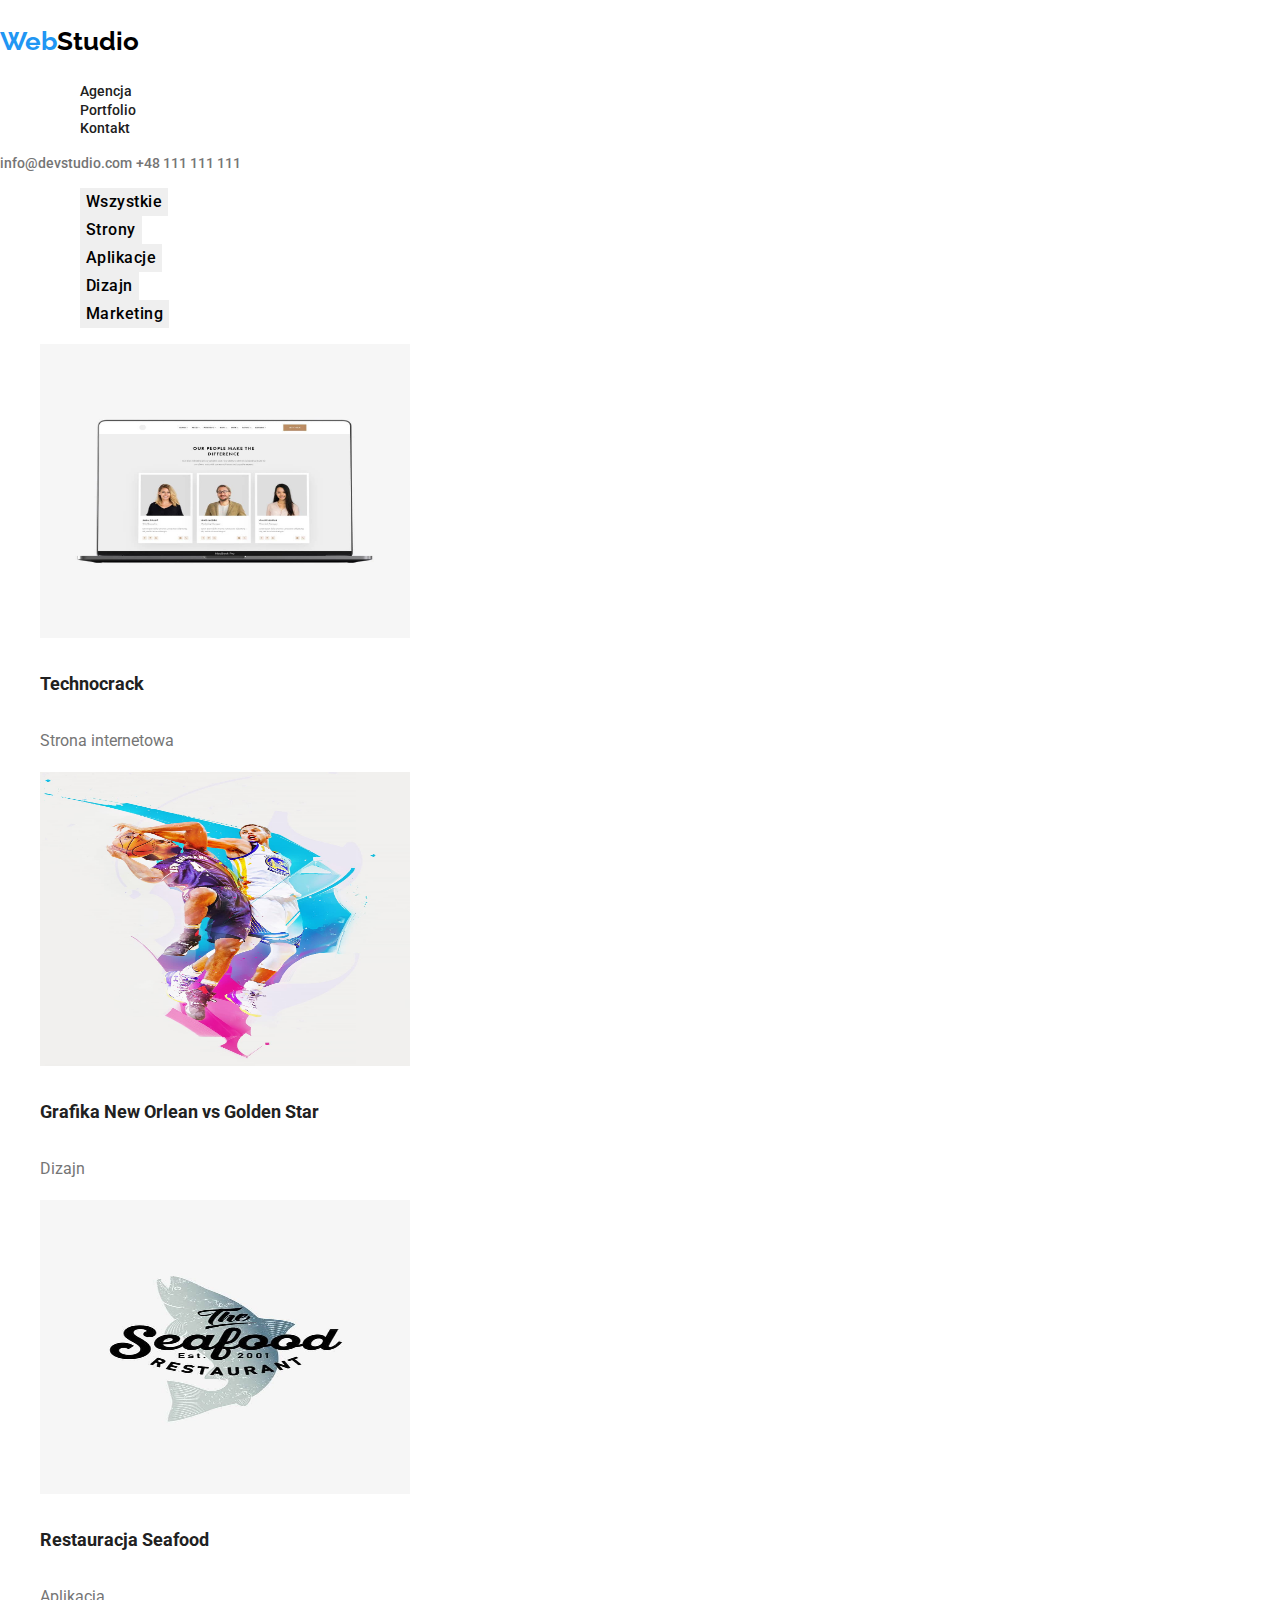
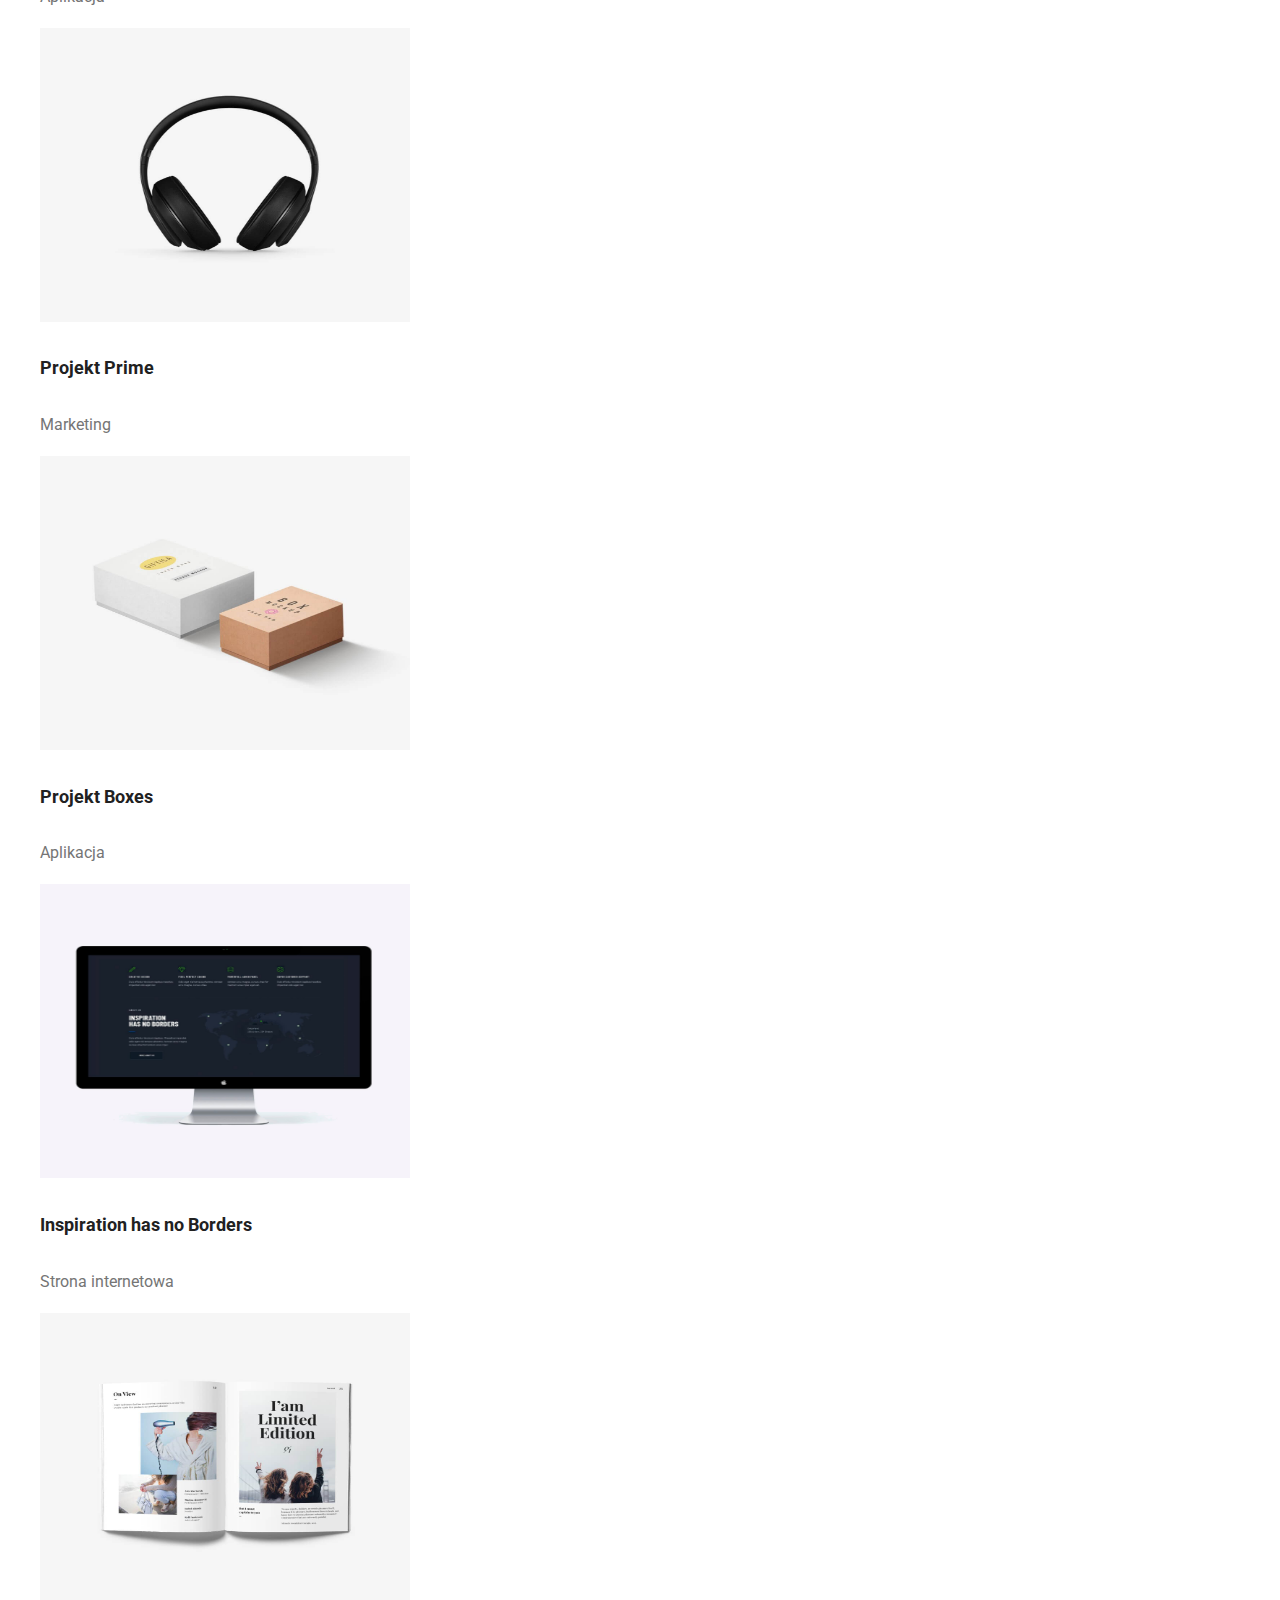
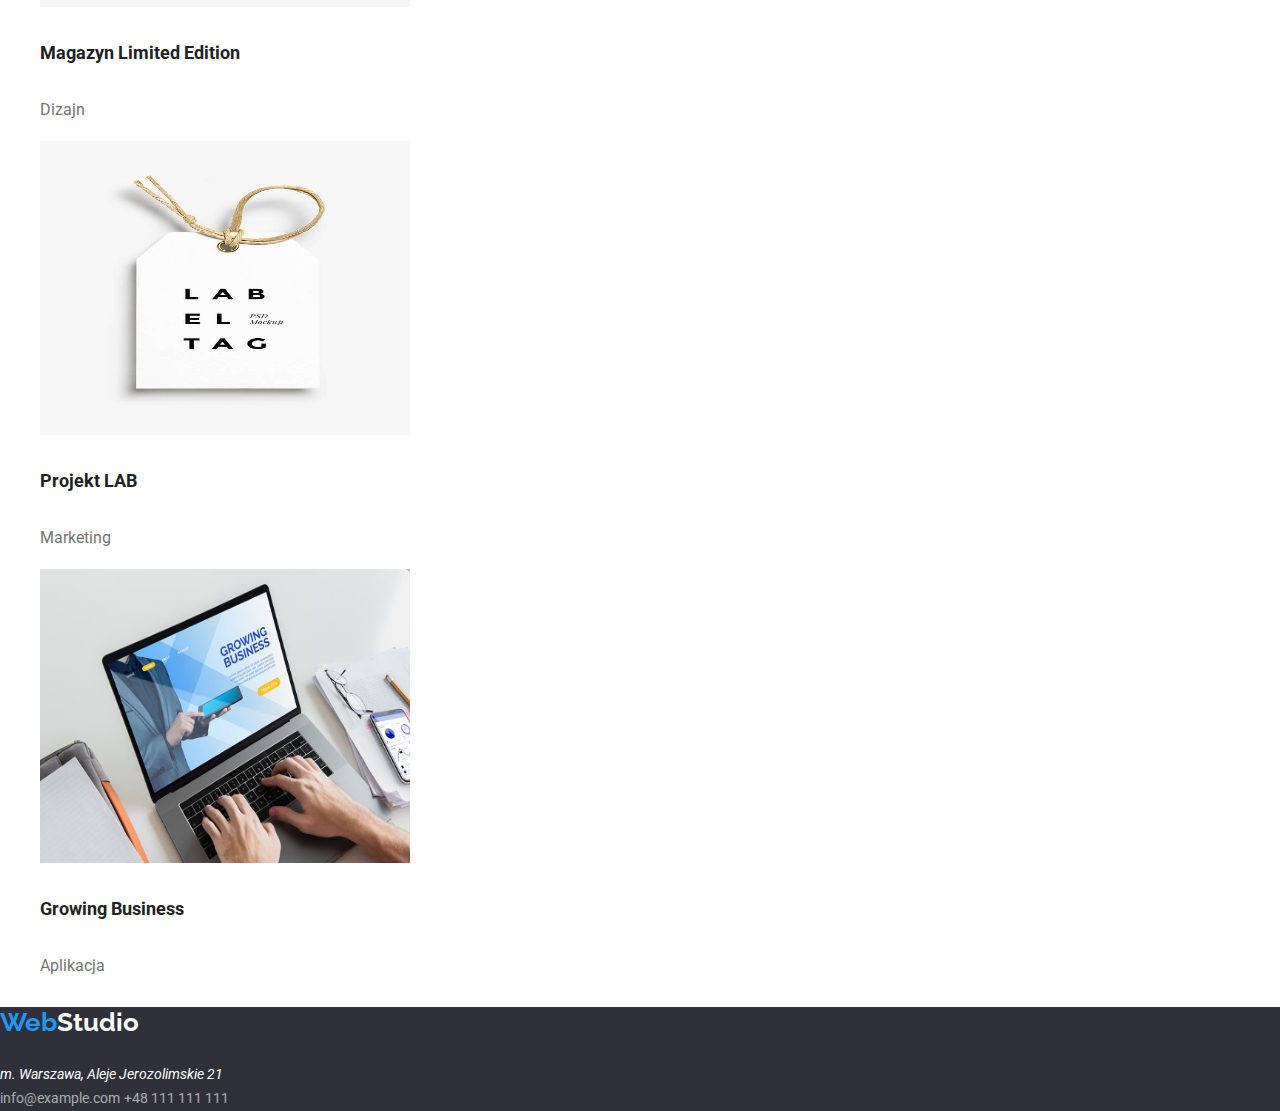
==== portfolio.html @ d0bdd5bd "Add files via upload" ====
<!DOCTYPE html>
<html lang="pl">
  <head>
    <meta charset="UTF-8" />
    <title>Portfolio</title>
    <link
      href="https://fonts.googleapis.com/css2?family=Montserrat:wght@400;700&family=Raleway:wght@700&family=Roboto:wght@400;500;700;900&display=swap"
      rel="stylesheet"
    />
    <link href="css/normalize.css" rel="stylesheet" />
    <link href="css/styles.css" rel="stylesheet" />
  </head>
  <body>
    <header>
      <p class="logo-fonts"><span class="logo-color">Web</span>Studio</p>
      <nav>
        <menu>
          <ul class="list-type">
            <li><a class="nav-menu nav-fonts" href="index.html">Agencja</a></li>
            <li>
              <a class="nav-menu nav-fonts" href="portfolio.html">Portfolio</a>
            </li>
            <li><a class="nav-menu nav-fonts" href="/">Kontakt</a></li>
          </ul>
        </menu>
      </nav>
      <a class="nav-contacts nav-fonts" href="mailto:info@devstudio.com"
        >info@devstudio.com</a
      >
      <a class="nav-contacts nav-fonts" href="tel:+48111111111"
        >+48 111 111 111</a
      >
    </header>
    <main>
      <section>
        <nav>
          <menu>
            <ul class="list-type">
              <li>
                <button class="btn" type="button">Wszystkie</button>
              </li>
              <li><button class="btn" type="button">Strony</button></li>
              <li><button class="btn" type="button">Aplikacje</button></li>
              <li><button class="btn" type="button">Dizajn</button></li>
              <li><button class="btn" type="button">Marketing</button></li>
            </ul>
          </menu>
        </nav>
      </section>
      <section>
        <container>
          <ul class="list-type">
            <li>
              <img
                src="images/ourpeople.jpg"
                alt="Podgląd strony Technocrack"
                width="370"
                height="294"
              />
              <h4 class="h4-portfolio">Technocrack</h4>
              <p class="p-h4-portfolio">Strona internetowa</p>
            </li>
            <li>
              <img
                src="images/nba.jpg"
                alt="Grafika NBA"
                width="370"
                height="294"
              />

              <h4 class="h4-portfolio">Grafika New Orlean vs Golden Star</h4>
              <!-- spróbować umieścic selektor dziecka, tak aby nie powielać klasy w każdym paragrafie-->
              <p class="p-h4-portfolio">Dizajn</p>
            </li>
            <li>
              <img
                src="images/seafood.jpg"
                alt="Logo Seafood Restaurant"
                width="370"
                height="294"
              />
              <h4 class="h4-portfolio">Restauracja Seafood</h4>
              <p class="p-h4-portfolio">Aplikacja</p>
            </li>
            <li>
              <img
                src="images/headset.jpg"
                alt="Logo słuchawek"
                width="370"
                height="294"
              />
              <h4 class="h4-portfolio">Projekt Prime</h4>
              <p class="p-h4-portfolio">Marketing</p>
            </li>
            <li>
              <img
                src="images/boxes.jpg"
                alt="Aplikacja Boxes"
                width="370"
                height="294"
              />
              <h4 class="h4-portfolio">Projekt Boxes</h4>
              <p class="p-h4-portfolio">Aplikacja</p>
            </li>
            <li>
              <img
                src="images/monitor.jpg"
                alt="Podgląd strony Inspiration"
                width="370"
                height="294"
              />
              <h4 class="h4-portfolio">Inspiration has no Borders</h4>
              <p class="p-h4-portfolio">Strona internetowa</p>
            </li>
            <li>
              <img
                src="images/magazine.jpg"
                alt="Magazyn Limited Edition"
                width="370"
                height="294"
              />
              <h4 class="h4-portfolio">Magazyn Limited Edition</h4>
              <p class="p-h4-portfolio">Dizajn</p>
            </li>
            <li>
              <img
                src="images/labeltag.jpg"
                alt="Logo Projekt Lab"
                width="370"
                height="294"
              />
              <h4 class="h4-portfolio">Projekt LAB</h4>
              <p class="p-h4-portfolio">Marketing</p>
            </li>
            <li>
              <img
                src="images/growingbuisness.jpg"
                alt="Logo aplikacji Growing Business"
                width="370"
                height="294"
              />
              <h4 class="h4-portfolio">Growing Business</h4>
              <p class="p-h4-portfolio">Aplikacja</p>
            </li>
          </ul>
        </container>
      </section>
    </main>
    <footer class="footer-styles">
      <p class="logo-fonts">
        <span class="logo-color">Web</span
        ><span class="logo-color-footer">Studio</span>
      </p>
      <address class="adress">m. Warszawa, Aleje Jerozolimskie 21</address>
      <a class="adress-two" href="mailto:info@example.com">info@example.com</a>
      <a class="adress-two" href="tel:+48111111111">+48 111 111 111</a>
    </footer>
  </body>
</html>
---- css/styles.css ----
:root {
  --blue-sky: #2196f3;
  --main-theme: #2f303a;
  --snow: #ffffff;
  --nearly-black: #212121;
  --gray: #757575;
}

body {
  font-family: 'Roboto', sans-serif;
  background: #fff;
}

.logo-fonts {
  font-family: 'Raleway';
  font-style: normal;
  font-weight: 700;
  font-size: 26px;
  line-height: 1.17;
}

.logo-color {
  color: var(--blue-sky);
}

.logo-color-footer {
  color: var(--snow);
}

.nav-menu {
  color: #212121;
}
.nav-menu:focus,
.nav-menu:hover {
  color: var(--blue-sky);
}

.nav-fonts {
  font-weight: 500;
  font-size: 14px;
  line-height: 1.17;
}

.footer-styles {
  background: var(--main-theme);
}

.section-one {
  background: var(--main-theme);
}

.section-team {
  background: #f5f4fa;
}

a {
  text-decoration: none;
}

.list-type {
  list-style-type: none;
}

.nav-contacts {
  color: var(--gray);
  text-decoration: none;
}
.nav-contacts:hover,
.nav-contacts:focus {
  color: var(--blue-sky);
}

.h1-studio {
  font-weight: 900;
  font-size: 44px;
  line-height: 1.36;
  color: var(--snow);
}

.btn-h1-main {
  font-weight: 700;
  font-size: 16px;
  line-height: 1.87;
  color: var(--snow);
  background-color: var(--blue-sky);
  cursor: pointer;
}
.h2-studio {
  font-weight: 700;
  font-size: 14px;
  line-height: 1.14;
  color: var(--nearly-black);
}
.p-h2-studio {
  font-size: 14px;
  line-height: 1.71;
  color: var(--nearly-black);
}
.h3-studio {
  font-weight: 700;
  font-size: 36px;
  line-height: 1.16;
  color: var(--nearly-black);
}
.p-h3-studio {
  font-weight: 500;
  font-size: 16px;
  line-height: 1.18;
  color: var(--nearly-black);
}
.p-h3-studio-second {
  font-size: 16px;
  line-height: 1.18;
  color: var(--nearly-black);
}

.btn {
  font-weight: 500;
  font-size: 16px;
  line-height: 1.62;
  text-align: center;
  letter-spacing: 0.03em;
  border-style: none;
  border: 4px;
}

.btn:hover,
.btn:focus {
  color: var(--snow);
  background-color: var(--blue-sky);
  cursor: pointer;
}

.h4-portfolio {
  font-weight: 700;
  font-size: 18px;
  line-height: 2;
  color: var(--nearly-black);
}

.p-h4-portfolio {
  font-size: 16px;
  line-height: 1.87;
  color: var(--gray);
}

.adress {
  color: var(--snow);
  font-size: 14px;
  line-height: 1.71;
}

.adress-two {
  color: rgba(255, 255, 255, 0.6);
  font-size: 14px;
  line-height: 1.71;
}

.adress-two:hover,
.adress-two:focus {
  color: var(--blue-sky);
}
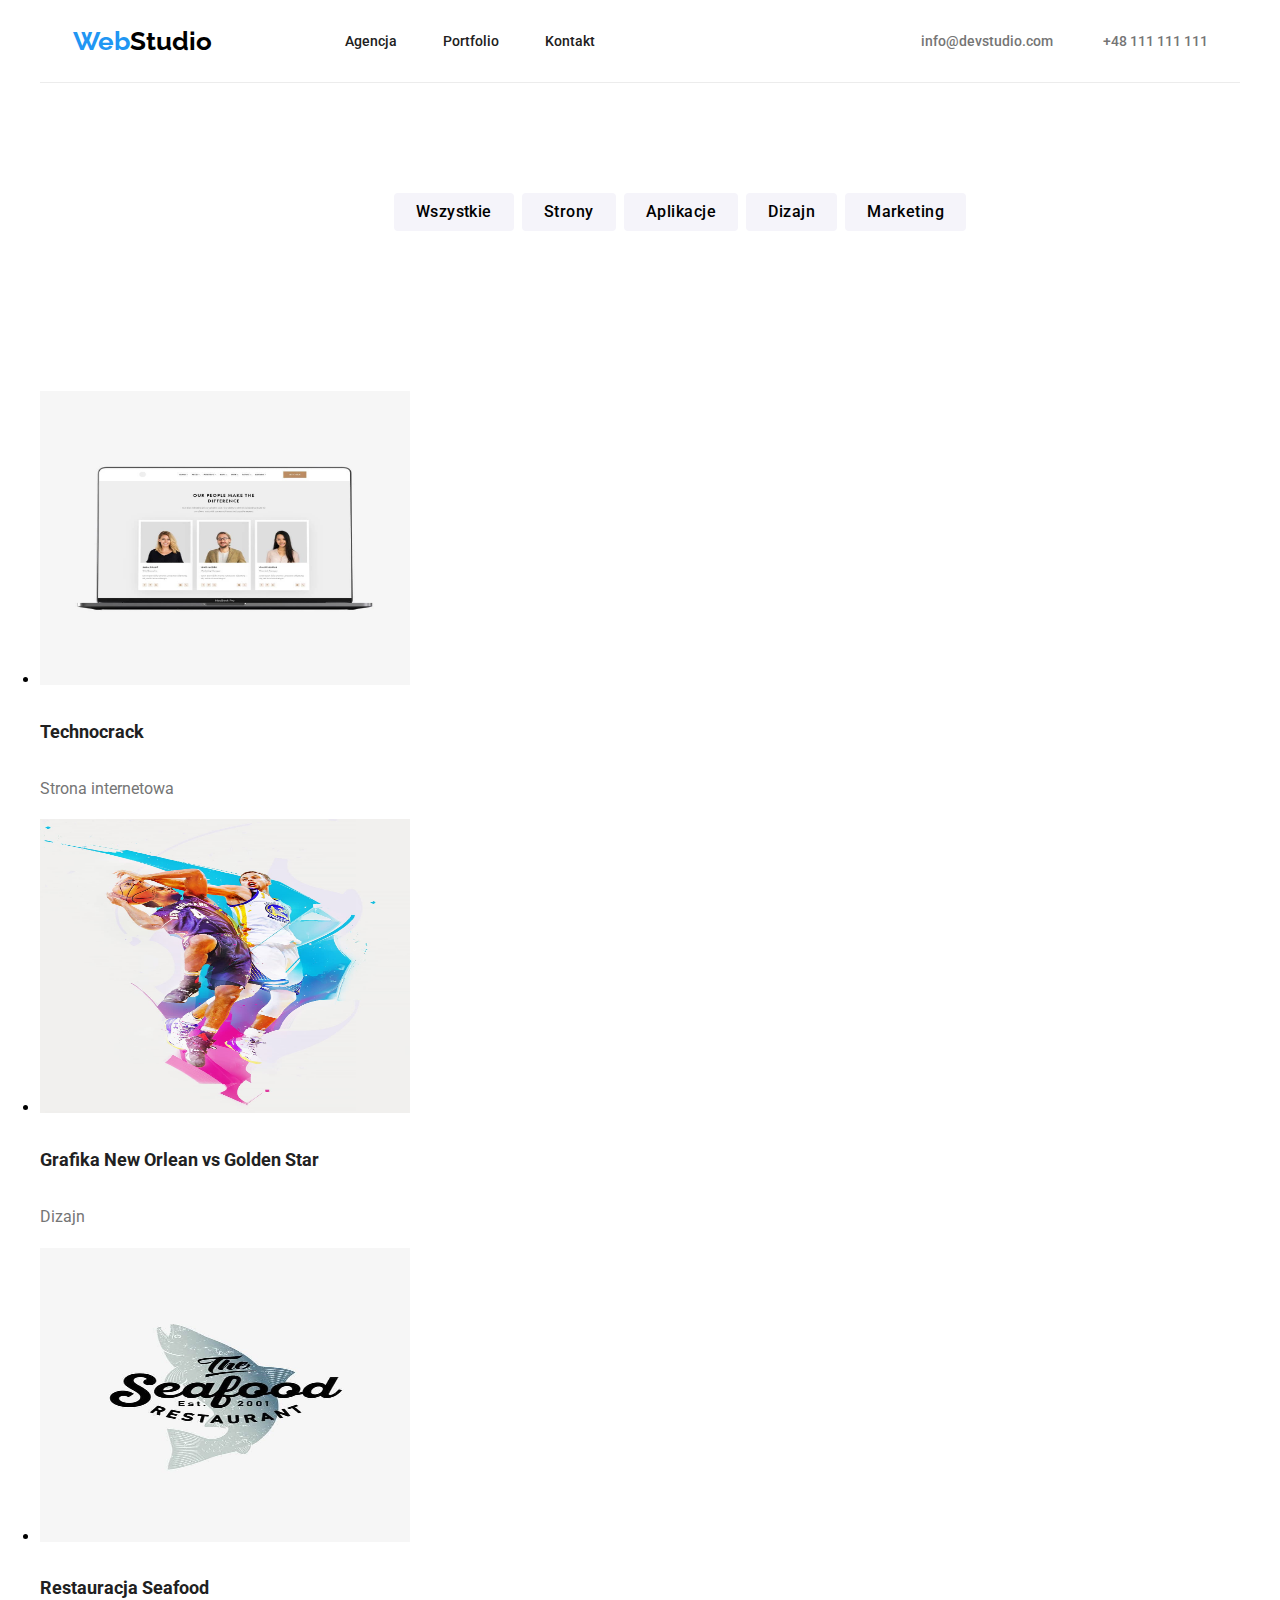
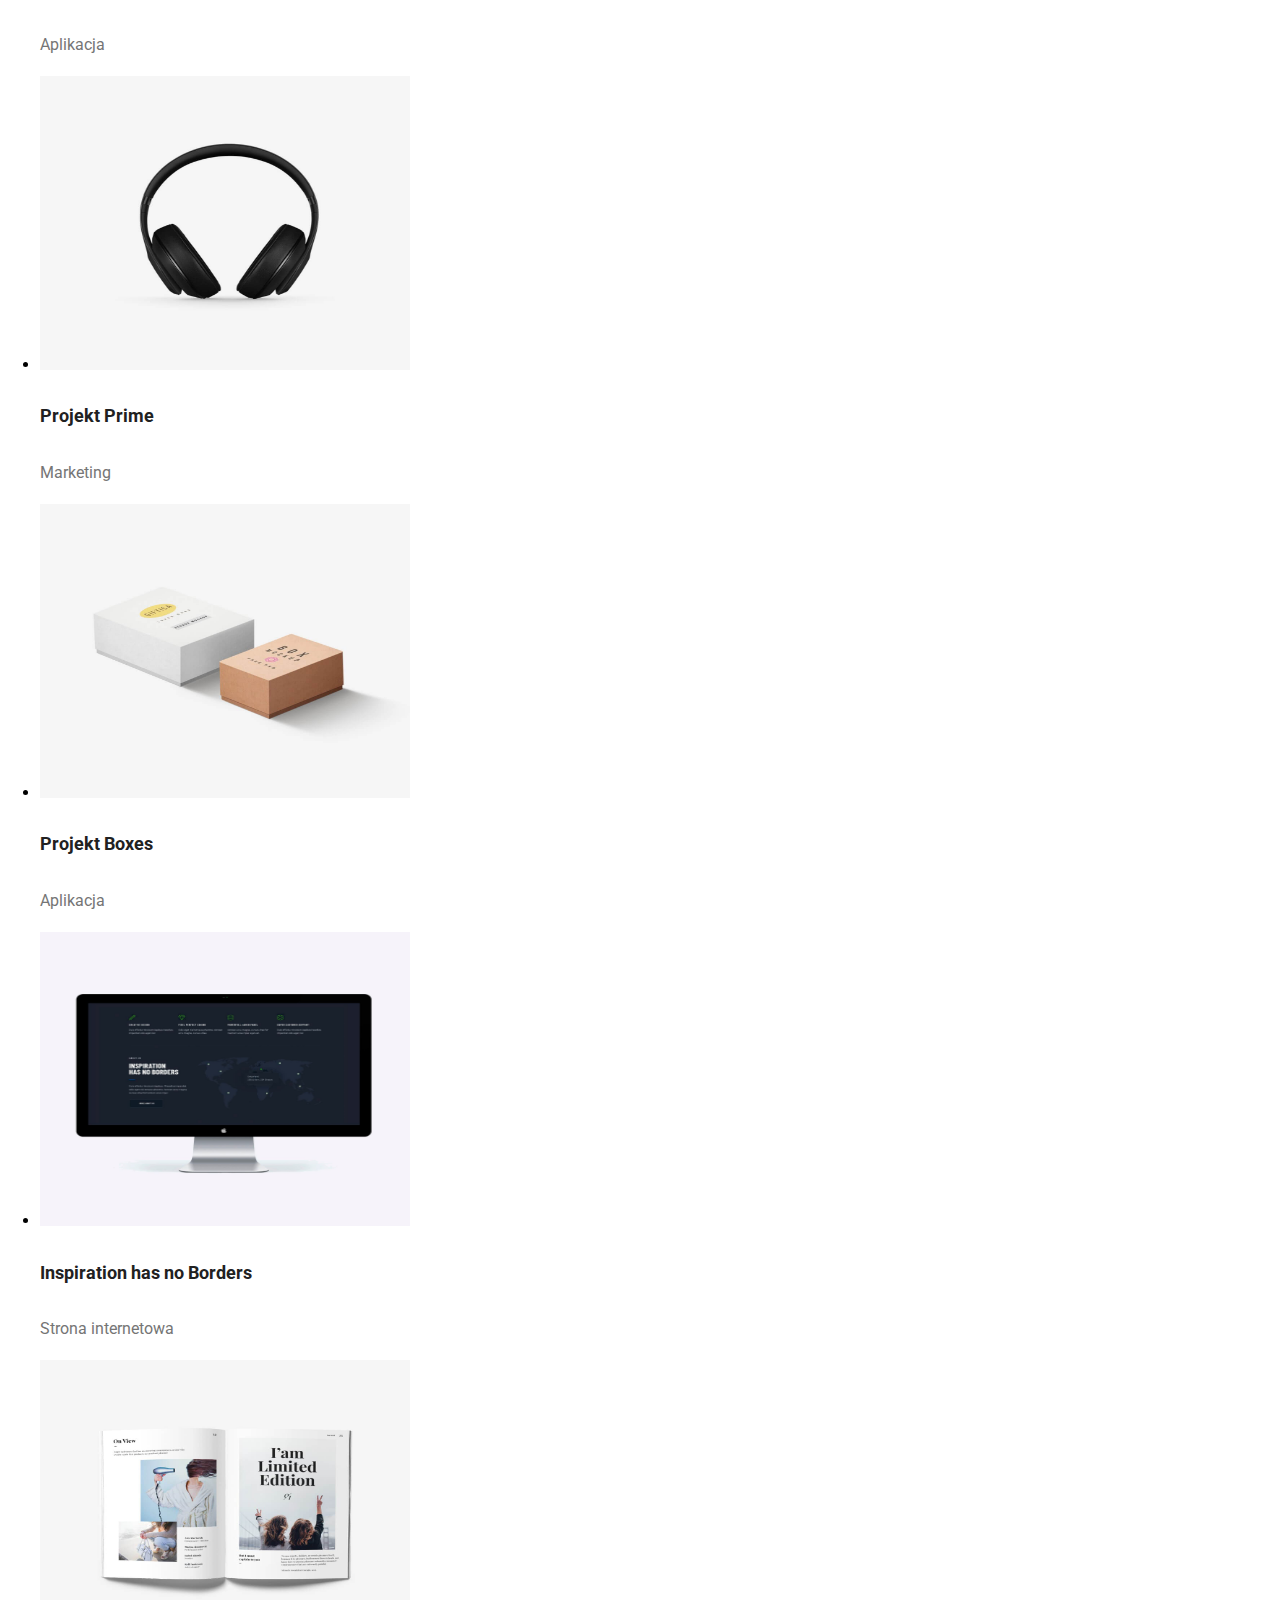
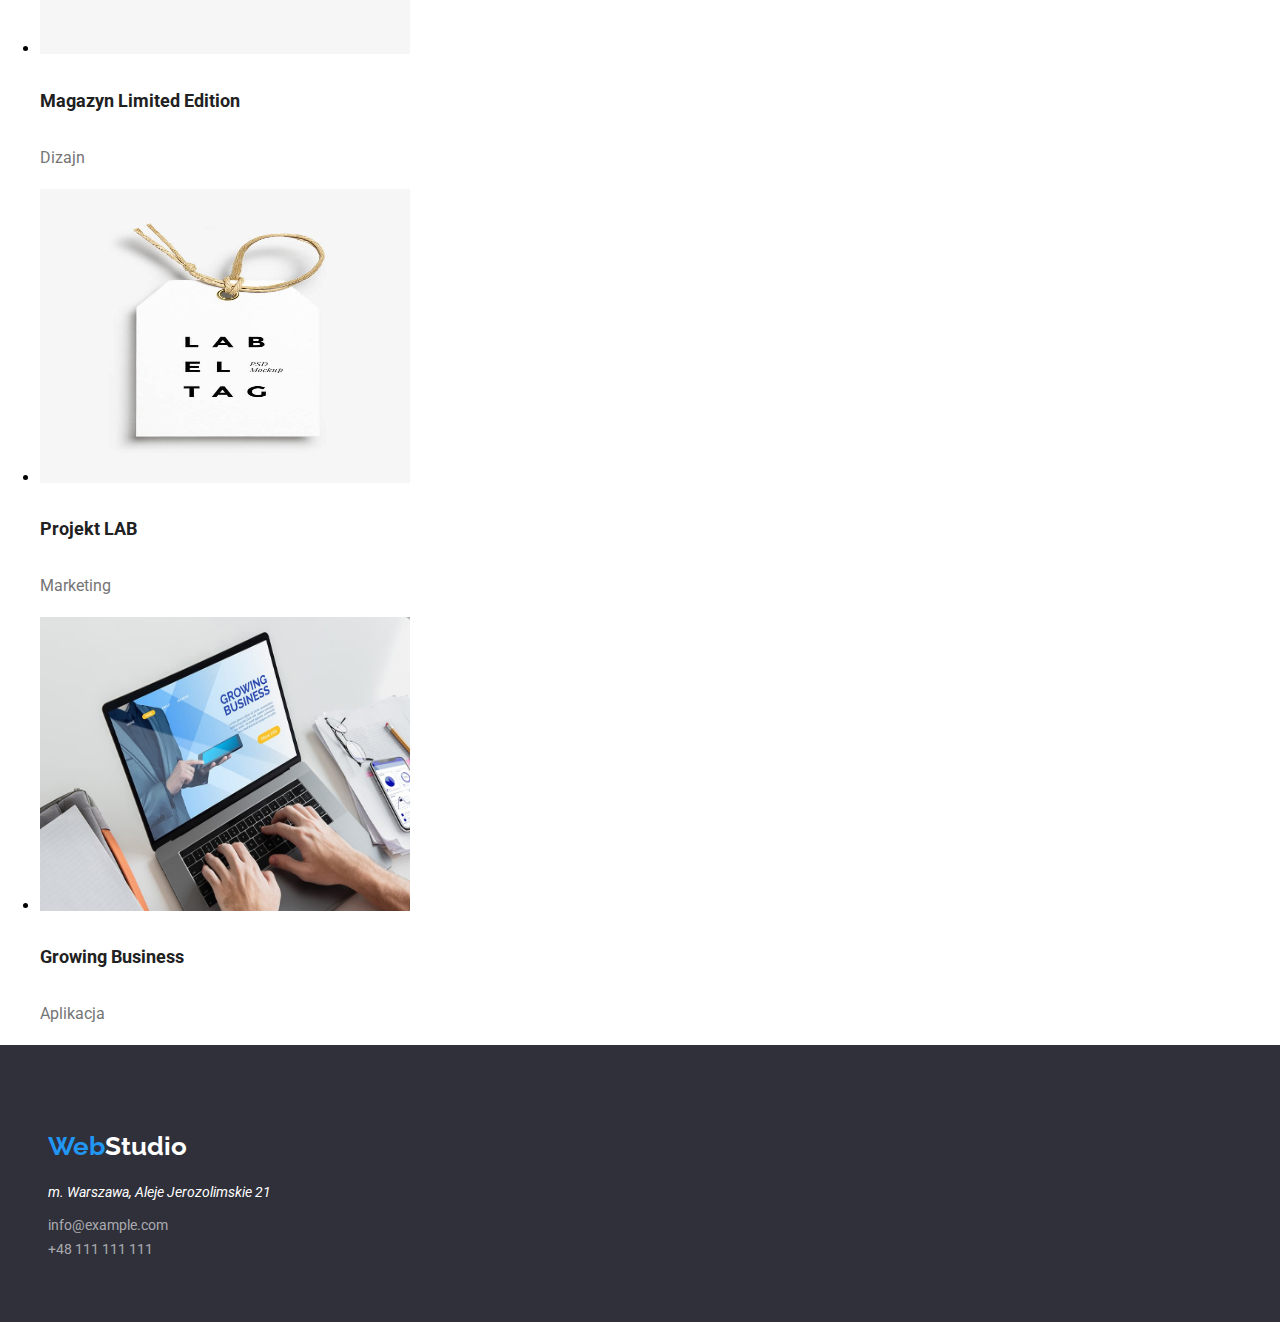
==== commit 31a9d5f5: "update" ====
--- a/portfolio.html
+++ b/portfolio.html
@@ -7,16 +7,20 @@
       href="https://fonts.googleapis.com/css2?family=Montserrat:wght@400;700&family=Raleway:wght@700&family=Roboto:wght@400;500;700;900&display=swap"
       rel="stylesheet"
     />
-    <link href="css/normalize.css" rel="stylesheet" />
+    <link href="css/modern-normalize.css" rel="stylesheet" />
     <link href="css/styles.css" rel="stylesheet" />
   </head>
   <body>
-    <header>
-      <p class="logo-fonts"><span class="logo-color">Web</span>Studio</p>
+    <header class="container flex-container">
+      <div class="flex-logo">
+        <p class="logo-fonts"><span class="logo-color">Web</span>Studio</p>
+      </div>
       <nav>
         <menu>
-          <ul class="list-type">
-            <li><a class="nav-menu nav-fonts" href="index.html">Agencja</a></li>
+          <ul class="flex-nav">
+            <li>
+              <a class="nav-menu nav-fonts" href="index.html">Agencja</a>
+            </li>
             <li>
               <a class="nav-menu nav-fonts" href="portfolio.html">Portfolio</a>
             </li>
@@ -24,28 +28,32 @@
           </ul>
         </menu>
       </nav>
-      <a class="nav-contacts nav-fonts" href="mailto:info@devstudio.com"
-        >info@devstudio.com</a
-      >
-      <a class="nav-contacts nav-fonts" href="tel:+48111111111"
-        >+48 111 111 111</a
-      >
+      <div class="flex-adress">
+        <a class="nav-contacts nav-fonts" href="mailto:info@devstudio.com"
+          >info@devstudio.com</a
+        >
+        <a class="nav-contacts nav-fonts" href="tel:+48111111111"
+          >+48 111 111 111</a
+        >
+      </div>
     </header>
     <main>
-      <section>
-        <nav>
-          <menu>
-            <ul class="list-type">
-              <li>
-                <button class="btn" type="button">Wszystkie</button>
-              </li>
-              <li><button class="btn" type="button">Strony</button></li>
-              <li><button class="btn" type="button">Aplikacje</button></li>
-              <li><button class="btn" type="button">Dizajn</button></li>
-              <li><button class="btn" type="button">Marketing</button></li>
-            </ul>
-          </menu>
-        </nav>
+      <section class="section">
+        <div class="container">
+          <nav>
+            <menu>
+              <ul class="button-list">
+                <li>
+                  <button class="btn" type="button">Wszystkie</button>
+                </li>
+                <li><button class="btn" type="button">Strony</button></li>
+                <li><button class="btn" type="button">Aplikacje</button></li>
+                <li><button class="btn" type="button">Dizajn</button></li>
+                <li><button class="btn" type="button">Marketing</button></li>
+              </ul>
+            </menu>
+          </nav>
+        </div>
       </section>
       <section>
         <container>
@@ -147,13 +155,15 @@
       </section>
     </main>
     <footer class="footer-styles">
-      <p class="logo-fonts">
-        <span class="logo-color">Web</span
-        ><span class="logo-color-footer">Studio</span>
-      </p>
-      <address class="adress">m. Warszawa, Aleje Jerozolimskie 21</address>
-      <a class="adress-two" href="mailto:info@example.com">info@example.com</a>
-      <a class="adress-two" href="tel:+48111111111">+48 111 111 111</a>
+      <div class="container">
+        <p class="logo-fonts-footer">
+          <span class="logo-color">Web</span
+          ><span class="logo-color-footer">Studio</span>
+        </p>
+        <address class="adress">m. Warszawa, Aleje Jerozolimskie 21</address>
+        <a class="adress-two" href="mailto:info@example.com">info@example.com</a
+        ><br /><a class="adress-two" href="tel:+48111111111">+48 111 111 111</a>
+      </div>
     </footer>
   </body>
 </html>
--- a/css/styles.css
+++ b/css/styles.css
@@ -11,6 +11,49 @@
   background: #fff;
 }
 
+.container {
+  width: 1200px;
+  margin: auto;
+}
+
+.section {
+  padding-block: 94px;
+}
+
+.flex-container {
+  display: flex;
+  align-items: center;
+  justify-content: center;
+  border-bottom: 1px solid;
+  border-bottom-color: #ececec;
+}
+
+.flex-logo {
+  display: flex;
+  flex-basis: 145px;
+  justify-content: flex-start;
+  max-width: 145px;
+  margin-right: 0px;
+}
+
+.flex-nav {
+  display: flex;
+  align-items: center;
+  justify-content: space-between;
+  gap: 46px;
+  list-style-type: none;
+  max-width: 245px;
+  margin-left: 47px;
+  margin-right: 371px;
+}
+
+.flex-adress {
+  display: flex;
+  align-items: center;
+  justify-content: end;
+  gap: 50px;
+}
+
 .logo-fonts {
   font-family: 'Raleway';
   font-style: normal;
@@ -29,6 +72,8 @@
 
 .nav-menu {
   color: #212121;
+  display: flex;
+  gap: 46px;
 }
 .nav-menu:focus,
 .nav-menu:hover {
@@ -43,6 +88,9 @@
 
 .footer-styles {
   background: var(--main-theme);
+  padding-top: 60px;
+  padding-left: 15px;
+  padding-bottom: 60px;
 }
 
 .section-one {
@@ -51,14 +99,34 @@
 
 .section-team {
   background: #f5f4fa;
+  padding: 0px;
 }
 
 a {
   text-decoration: none;
 }
 
-.list-type {
-  list-style-type: none;
+.flex-lorem-list {
+  list-style-type: none;
+  display: flex;
+  align-items: center;
+  justify-content: space-between;
+  gap: 30px;
+}
+
+.czym-list {
+  list-style-type: none;
+  display: flex;
+  flex-wrap: nowrap;
+  gap: 30px;
+}
+
+.team-list {
+  list-style-type: none;
+  display: flex;
+  justify-content: center;
+  gap: 30px;
+  padding: 0;
 }
 
 .nav-contacts {
@@ -75,6 +143,11 @@
   font-size: 44px;
   line-height: 1.36;
   color: var(--snow);
+  text-align: center;
+  letter-spacing: 0.06em;
+  text-transform: uppercase;
+  margin-top: 106px;
+  margin-bottom: 30px;
 }
 
 .btn-h1-main {
@@ -84,6 +157,12 @@
   color: var(--snow);
   background-color: var(--blue-sky);
   cursor: pointer;
+  width: 200px;
+  height: 50px;
+  box-shadow: 0px 4px 4px rgba(0, 0, 0, 0.15);
+  border-radius: 4px;
+  margin-bottom: 106px;
+  margin-inline: 500px;
 }
 .h2-studio {
   font-weight: 700;
@@ -101,19 +180,46 @@
   font-size: 36px;
   line-height: 1.16;
   color: var(--nearly-black);
+  text-align: center;
+  padding-top: 94px;
+  margin-bottom: 50px;
+  margin-top: 0px;
+}
+
+.team-list-flex {
+  border-radius: 0px 0px 4px 4px;
+  background: var(--snow);
+  box-shadow: 0px 1px 3px rgba(0, 0, 0, 0.12), 0px 1px 1px rgba(0, 0, 0, 0.14),
+    0px 2px 1px rgba(0, 0, 0, 0.2);
+  padding-bottom: 30px;
+  margin-bottom: 94px;
 }
 .p-h3-studio {
   font-weight: 500;
   font-size: 16px;
   line-height: 1.18;
   color: var(--nearly-black);
-}
+  text-align: center;
+  padding-top: 30px;
+}
+
 .p-h3-studio-second {
+  font-weight: 400;
   font-size: 16px;
   line-height: 1.18;
   color: var(--nearly-black);
-}
-
+  text-align: center;
+  padding-bottom: 30px;
+}
+
+.button-list {
+  display: flex;
+  align-items: center;
+  justify-content: center;
+  list-style: none;
+  gap: 8px;
+  margin-bottom: 50px;
+}
 .btn {
   font-weight: 500;
   font-size: 16px;
@@ -121,7 +227,9 @@
   text-align: center;
   letter-spacing: 0.03em;
   border-style: none;
-  border: 4px;
+  padding: 6px 22px;
+  background: #f5f4fa;
+  border-radius: 4px;
 }
 
 .btn:hover,
@@ -144,16 +252,27 @@
   color: var(--gray);
 }
 
+.logo-fonts-footer {
+  font-family: 'Raleway';
+  font-style: normal;
+  font-weight: 700;
+  font-size: 26px;
+  line-height: 1.17;
+  margin-bottom: 20px;
+}
+
 .adress {
   color: var(--snow);
   font-size: 14px;
   line-height: 1.71;
+  margin-bottom: 9px;
 }
 
 .adress-two {
   color: rgba(255, 255, 255, 0.6);
   font-size: 14px;
   line-height: 1.71;
+  margin-bottom: 9px;
 }
 
 .adress-two:hover,
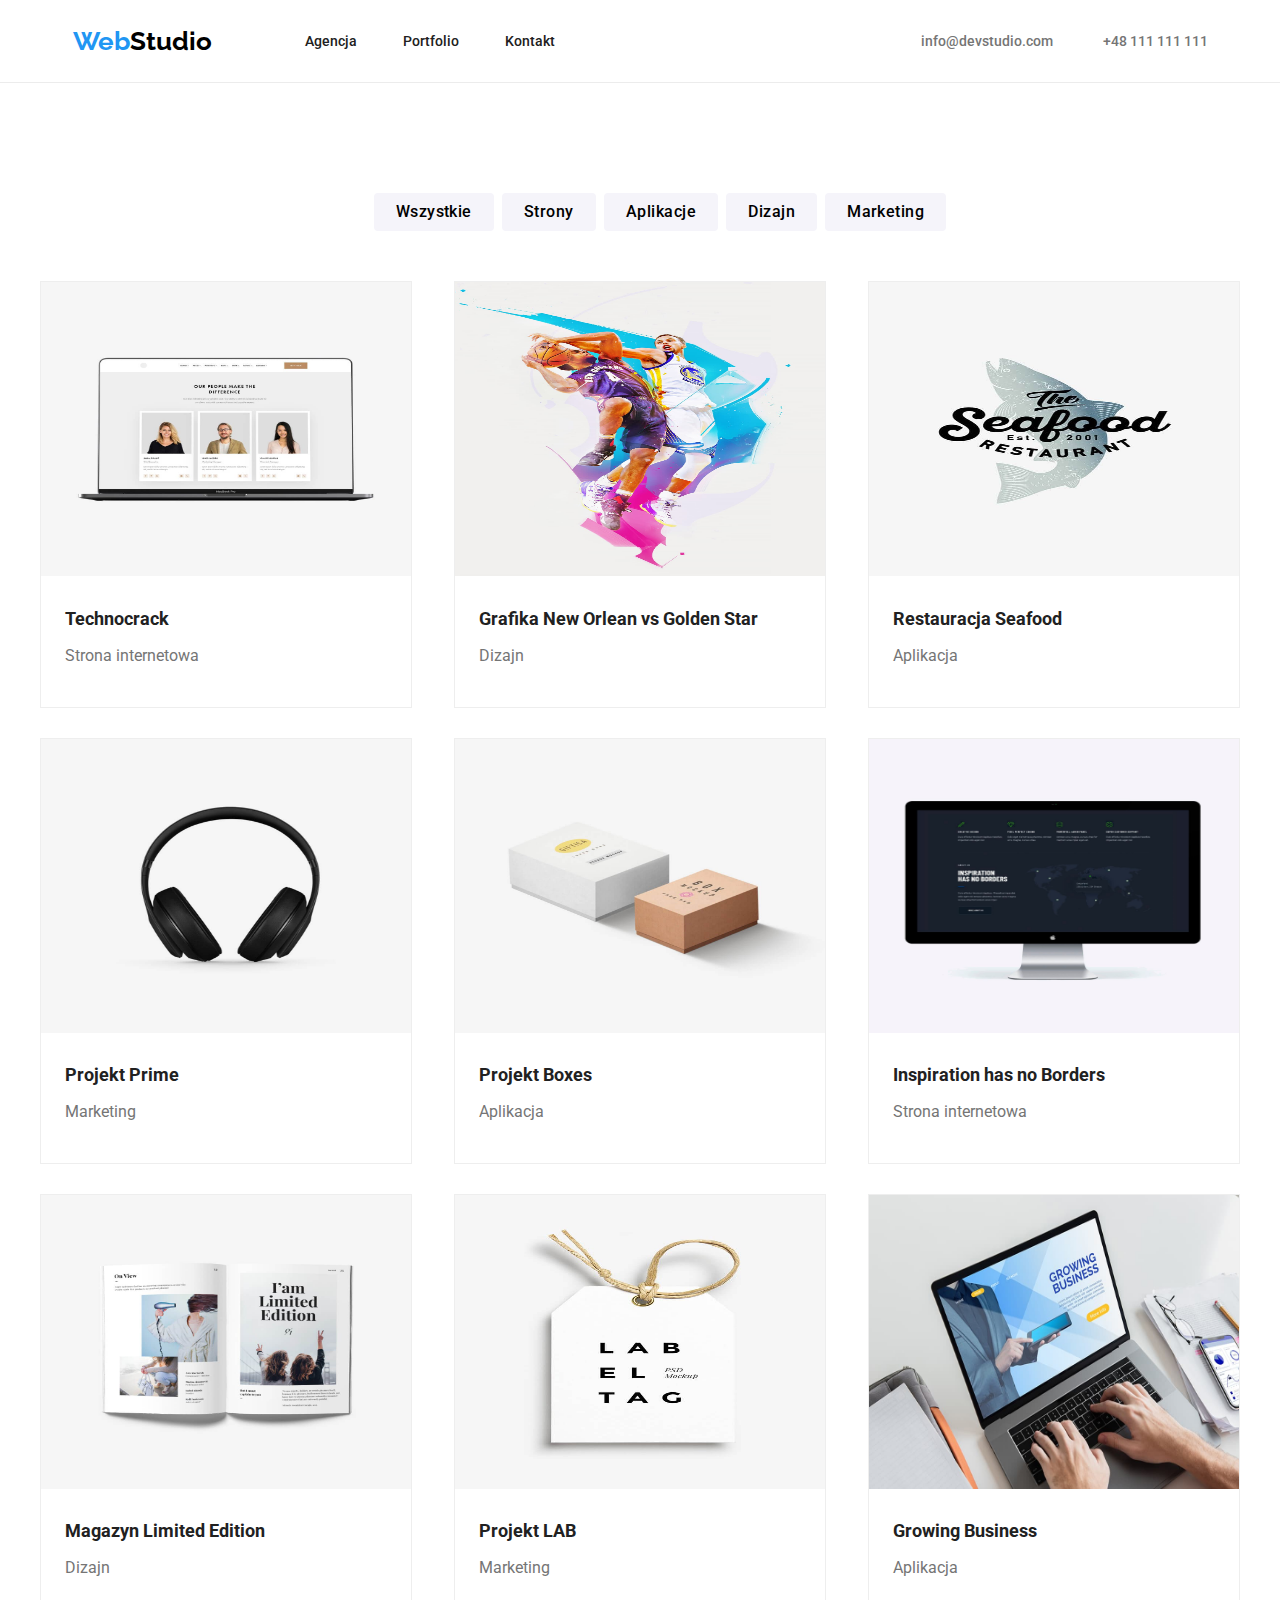
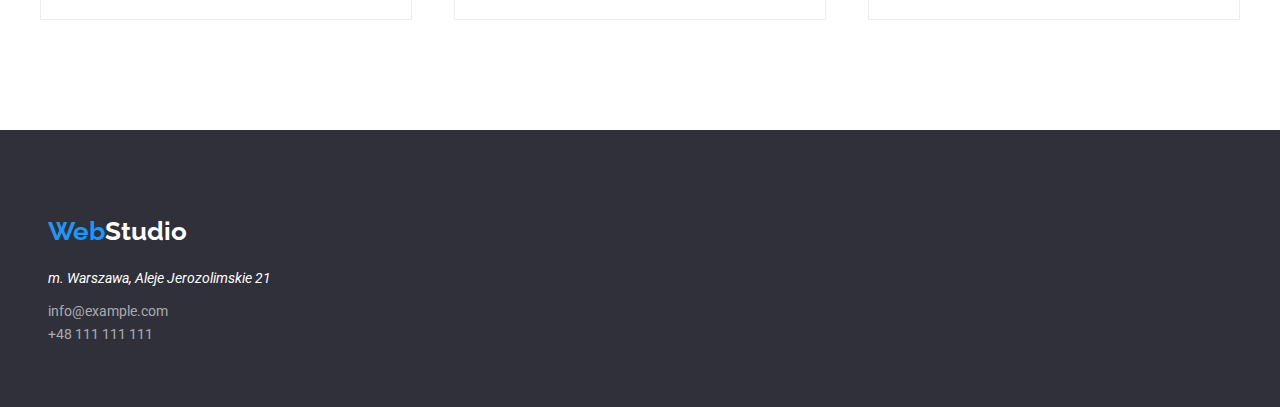
==== commit 808cb55b: "update poprawek 2-1" ====
--- a/portfolio.html
+++ b/portfolio.html
@@ -11,34 +11,38 @@
     <link href="css/styles.css" rel="stylesheet" />
   </head>
   <body>
-    <header class="container flex-container">
-      <div class="flex-logo">
-        <p class="logo-fonts"><span class="logo-color">Web</span>Studio</p>
-      </div>
-      <nav>
-        <menu>
-          <ul class="flex-nav">
-            <li>
-              <a class="nav-menu nav-fonts" href="index.html">Agencja</a>
-            </li>
-            <li>
-              <a class="nav-menu nav-fonts" href="portfolio.html">Portfolio</a>
-            </li>
-            <li><a class="nav-menu nav-fonts" href="/">Kontakt</a></li>
-          </ul>
-        </menu>
-      </nav>
-      <div class="flex-adress">
-        <a class="nav-contacts nav-fonts" href="mailto:info@devstudio.com"
-          >info@devstudio.com</a
-        >
-        <a class="nav-contacts nav-fonts" href="tel:+48111111111"
-          >+48 111 111 111</a
-        >
+    <header>
+      <div class="container flex-container">
+        <div class="flex-logo">
+          <p class="logo-fonts"><span class="logo-color">Web</span>Studio</p>
+        </div>
+        <nav>
+          <menu>
+            <ul class="flex-nav">
+              <li>
+                <a class="nav-menu nav-fonts" href="index.html">Agencja</a>
+              </li>
+              <li>
+                <a class="nav-menu nav-fonts" href="portfolio.html"
+                  >Portfolio</a
+                >
+              </li>
+              <li><a class="nav-menu nav-fonts" href="/">Kontakt</a></li>
+            </ul>
+          </menu>
+        </nav>
+        <div class="flex-adress">
+          <a class="nav-contacts nav-fonts" href="mailto:info@devstudio.com"
+            >info@devstudio.com</a
+          >
+          <a class="nav-contacts nav-fonts" href="tel:+48111111111"
+            >+48 111 111 111</a
+          >
+        </div>
       </div>
     </header>
     <main>
-      <section class="section">
+      <section class="section section-padding-bottom">
         <div class="container">
           <nav>
             <menu>
@@ -55,10 +59,10 @@
           </nav>
         </div>
       </section>
-      <section>
-        <container>
-          <ul class="list-type">
-            <li>
+      <section class="section section-padding-top">
+        <div class="container">
+          <ul class="portfolio-list">
+            <li class="portfolio-list-style">
               <img
                 src="images/ourpeople.jpg"
                 alt="Podgląd strony Technocrack"
@@ -68,19 +72,17 @@
               <h4 class="h4-portfolio">Technocrack</h4>
               <p class="p-h4-portfolio">Strona internetowa</p>
             </li>
-            <li>
+            <li class="portfolio-list-style">
               <img
                 src="images/nba.jpg"
                 alt="Grafika NBA"
                 width="370"
                 height="294"
               />
-
               <h4 class="h4-portfolio">Grafika New Orlean vs Golden Star</h4>
-              <!-- spróbować umieścic selektor dziecka, tak aby nie powielać klasy w każdym paragrafie-->
               <p class="p-h4-portfolio">Dizajn</p>
             </li>
-            <li>
+            <li class="portfolio-list-style">
               <img
                 src="images/seafood.jpg"
                 alt="Logo Seafood Restaurant"
@@ -90,7 +92,7 @@
               <h4 class="h4-portfolio">Restauracja Seafood</h4>
               <p class="p-h4-portfolio">Aplikacja</p>
             </li>
-            <li>
+            <li class="portfolio-list-style">
               <img
                 src="images/headset.jpg"
                 alt="Logo słuchawek"
@@ -100,7 +102,7 @@
               <h4 class="h4-portfolio">Projekt Prime</h4>
               <p class="p-h4-portfolio">Marketing</p>
             </li>
-            <li>
+            <li class="portfolio-list-style">
               <img
                 src="images/boxes.jpg"
                 alt="Aplikacja Boxes"
@@ -110,7 +112,7 @@
               <h4 class="h4-portfolio">Projekt Boxes</h4>
               <p class="p-h4-portfolio">Aplikacja</p>
             </li>
-            <li>
+            <li class="portfolio-list-style">
               <img
                 src="images/monitor.jpg"
                 alt="Podgląd strony Inspiration"
@@ -120,7 +122,7 @@
               <h4 class="h4-portfolio">Inspiration has no Borders</h4>
               <p class="p-h4-portfolio">Strona internetowa</p>
             </li>
-            <li>
+            <li class="portfolio-list-style">
               <img
                 src="images/magazine.jpg"
                 alt="Magazyn Limited Edition"
@@ -130,7 +132,7 @@
               <h4 class="h4-portfolio">Magazyn Limited Edition</h4>
               <p class="p-h4-portfolio">Dizajn</p>
             </li>
-            <li>
+            <li class="portfolio-list-style">
               <img
                 src="images/labeltag.jpg"
                 alt="Logo Projekt Lab"
@@ -140,7 +142,7 @@
               <h4 class="h4-portfolio">Projekt LAB</h4>
               <p class="p-h4-portfolio">Marketing</p>
             </li>
-            <li>
+            <li class="portfolio-list-style">
               <img
                 src="images/growingbuisness.jpg"
                 alt="Logo aplikacji Growing Business"
@@ -151,7 +153,7 @@
               <p class="p-h4-portfolio">Aplikacja</p>
             </li>
           </ul>
-        </container>
+        </div>
       </section>
     </main>
     <footer class="footer-styles">
--- a/css/styles.css
+++ b/css/styles.css
@@ -11,21 +11,32 @@
   background: #fff;
 }
 
+header {
+  border-bottom: 1px solid;
+  border-bottom-color: #ececec;
+}
 .container {
   width: 1200px;
   margin: auto;
 }
 
 .section {
-  padding-block: 94px;
+  padding-top: 94px;
+  padding-bottom: 94px;
+}
+
+.section-padding-bottom {
+  padding-bottom: 0;
+}
+
+.section-padding-top {
+  padding-top: 0;
 }
 
 .flex-container {
   display: flex;
   align-items: center;
   justify-content: center;
-  border-bottom: 1px solid;
-  border-bottom-color: #ececec;
 }
 
 .flex-logo {
@@ -45,6 +56,7 @@
   max-width: 245px;
   margin-left: 47px;
   margin-right: 371px;
+  padding-left: 0px;
 }
 
 .flex-adress {
@@ -91,6 +103,7 @@
   padding-top: 60px;
   padding-left: 15px;
   padding-bottom: 60px;
+  margin-top: 0;
 }
 
 .section-one {
@@ -99,7 +112,6 @@
 
 .section-team {
   background: #f5f4fa;
-  padding: 0px;
 }
 
 a {
@@ -112,13 +124,16 @@
   align-items: center;
   justify-content: space-between;
   gap: 30px;
+  margin: 0px;
 }
 
 .czym-list {
   list-style-type: none;
   display: flex;
+  justify-content: space-between;
   flex-wrap: nowrap;
   gap: 30px;
+  padding-left: 0;
 }
 
 .team-list {
@@ -181,9 +196,8 @@
   line-height: 1.16;
   color: var(--nearly-black);
   text-align: center;
-  padding-top: 94px;
+  margin-top: 0px;
   margin-bottom: 50px;
-  margin-top: 0px;
 }
 
 .team-list-flex {
@@ -192,7 +206,6 @@
   box-shadow: 0px 1px 3px rgba(0, 0, 0, 0.12), 0px 1px 1px rgba(0, 0, 0, 0.14),
     0px 2px 1px rgba(0, 0, 0, 0.2);
   padding-bottom: 30px;
-  margin-bottom: 94px;
 }
 .p-h3-studio {
   font-weight: 500;
@@ -218,7 +231,9 @@
   justify-content: center;
   list-style: none;
   gap: 8px;
-  margin-bottom: 50px;
+  padding-left: 0px;
+  margin-block-start: 0px;
+  margin-block-end: 50px;
 }
 .btn {
   font-weight: 500;
@@ -239,16 +254,47 @@
   cursor: pointer;
 }
 
+.portfolio-list {
+  list-style-type: none;
+  display: flex;
+  justify-content: space-between;
+  flex-wrap: wrap;
+  padding: 0;
+  gap: 30px;
+}
+
+.portfolio-list-style {
+  border: 1px solid #eeeeee;
+}
+
+h4 {
+  margin: 0;
+  padding: 0;
+  border: 0;
+  font-size: 100%;
+  font: inherit;
+  vertical-align: baseline;
+}
+
 .h4-portfolio {
   font-weight: 700;
   font-size: 18px;
   line-height: 2;
-  color: var(--nearly-black);
+  text-align: left;
+  color: var(--nearly-black);
+  margin-top: 20px;
+  padding-left: 24px;
+  padding-right: 24px;
 }
 
 .p-h4-portfolio {
   font-size: 16px;
   line-height: 1.87;
+  text-align: left;
+  margin-top: 4px;
+  padding-left: 24px;
+  padding-right: 24px;
+  padding-bottom: 20px;
   color: var(--gray);
 }
 
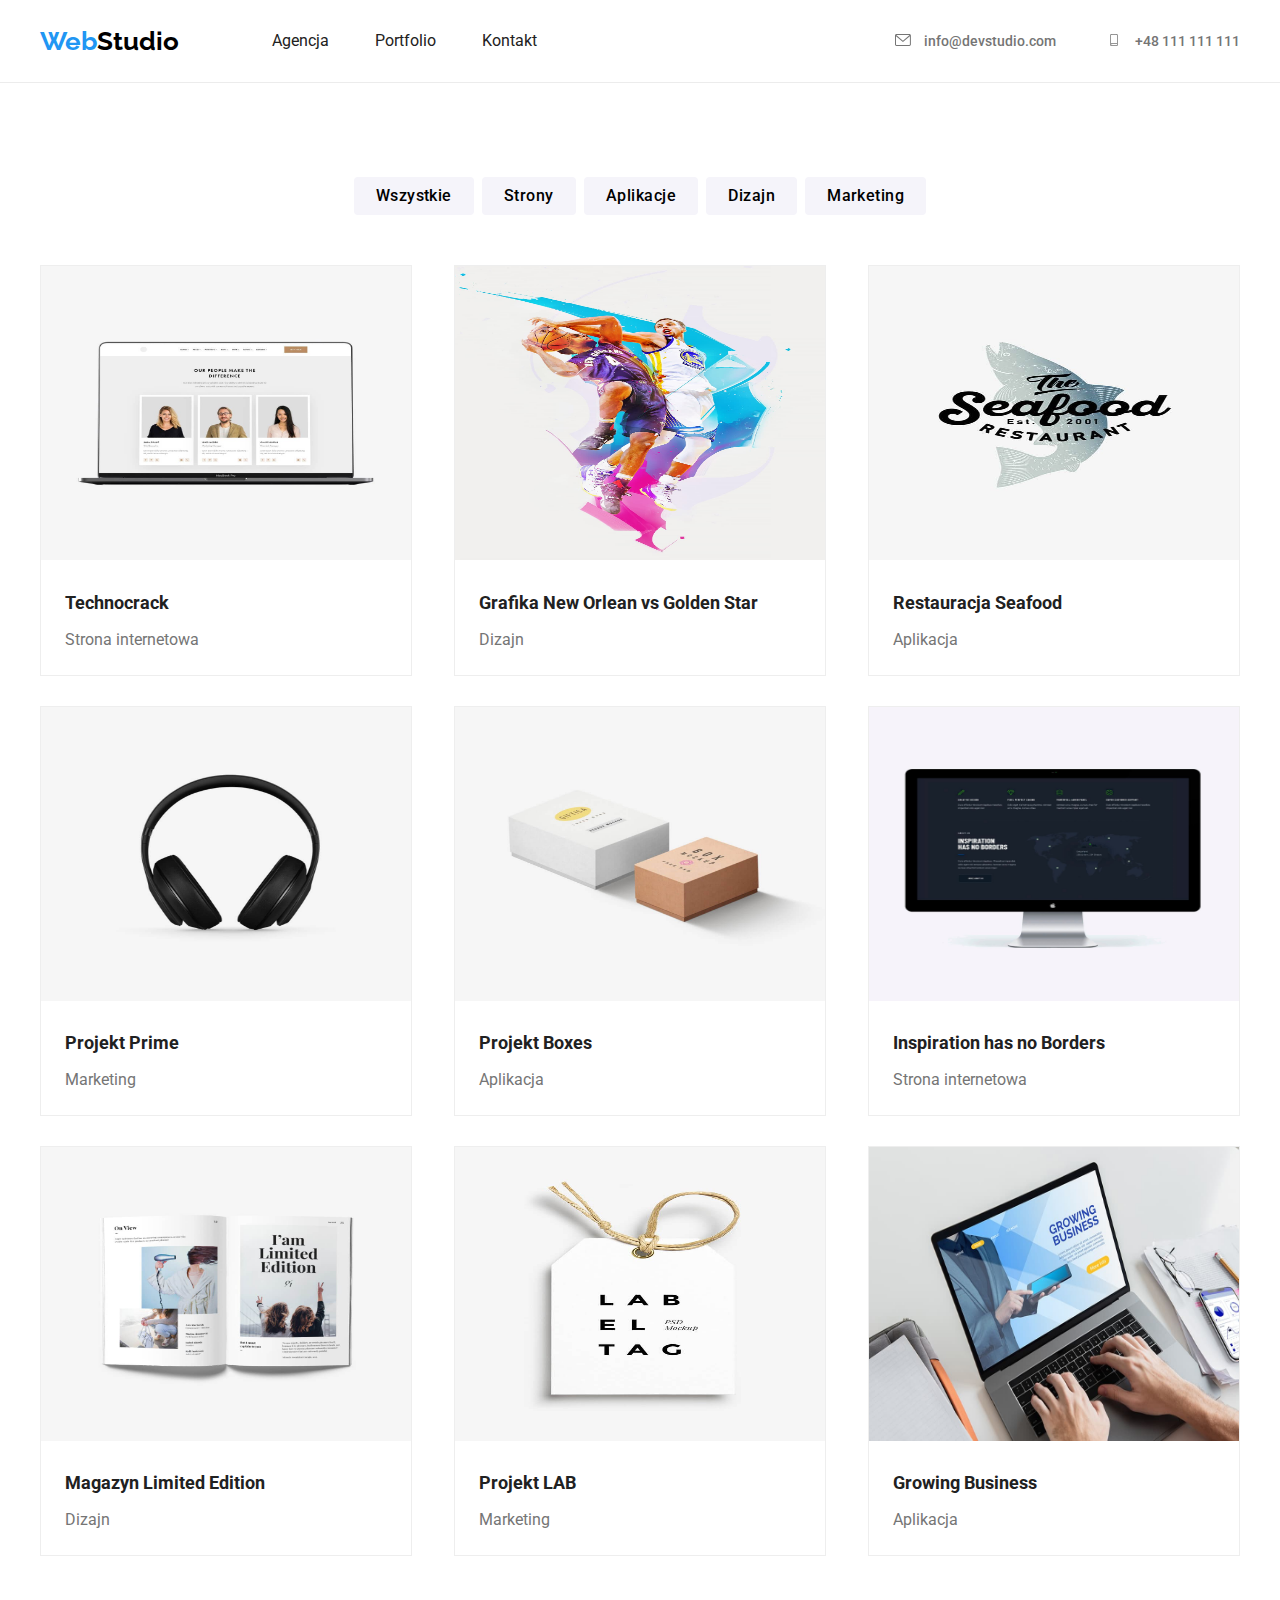
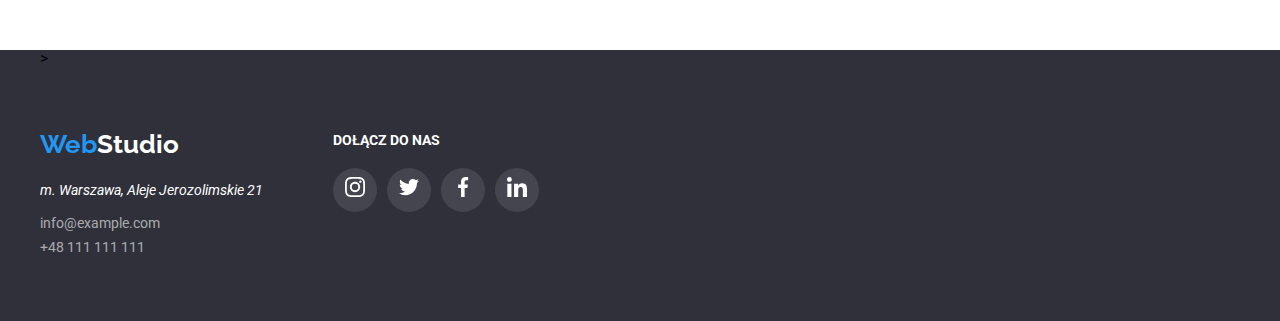
==== commit 2994ce60: "Train-working" ====
--- a/portfolio.html
+++ b/portfolio.html
@@ -30,16 +30,24 @@
               <li><a class="nav-menu nav-fonts" href="/">Kontakt</a></li>
             </ul>
           </menu>
-        </nav>
-        <div class="flex-adress">
-          <a class="nav-contacts nav-fonts" href="mailto:info@devstudio.com"
-            >info@devstudio.com</a
-          >
-          <a class="nav-contacts nav-fonts" href="tel:+48111111111"
-            >+48 111 111 111</a
-          >
-        </div>
-      </div>
+          </nav>
+          <ul class="flex-adress">
+            <li>
+              <a class="nav-contacts" href="mailto:info@devstudio.com">
+                <svg class="icon-contacts" width="16" height="12">
+                  <use href="./images/icons.svg#icon-envelope"></use></svg>
+                info@devstudio.com</a
+              >
+            </li>
+            <li>
+              <a class="nav-contacts" href="tel:+48111111111">
+                <svg class="icon-contacts" width="16" height="12">
+                  <use href="./images/icons.svg#icon-smartphone"></use></svg>
+                +48 111 111 111</a
+              >
+            </li>
+          </ul>
+        </div>
     </header>
     <main>
       <section class="section section-padding-bottom">
@@ -156,16 +164,47 @@
         </div>
       </section>
     </main>
-    <footer class="footer-styles">
-      <div class="container">
-        <p class="logo-fonts-footer">
-          <span class="logo-color">Web</span
-          ><span class="logo-color-footer">Studio</span>
-        </p>
-        <address class="adress">m. Warszawa, Aleje Jerozolimskie 21</address>
-        <a class="adress-two" href="mailto:info@example.com">info@example.com</a
-        ><br /><a class="adress-two" href="tel:+48111111111">+48 111 111 111</a>
-      </div>
+    <footer>
+      <div class="container">           >
+        <ul class="footer-flex">
+          <li>
+            <p class="logo-fonts-footer">
+             <span class="logo-color">Web</span><span class="logo-color-footer">Studio</span>
+            </p>
+            <address class="adress">m. Warszawa, Aleje Jerozolimskie 21</address>
+              <a class="adress-two" href="mailto:info@example.com">info@example.com</a> 
+              <br/>
+              <a class="adress-two" href="tel:+48111111111">+48 111 111 111</a>
+          </li>
+          <li class="footer-layout">             
+             <h3 class="footer-text">DOŁĄCZ DO NAS</h3>
+             <ul class="footer-box">
+               <li class="footer-list">
+                 <a class="footer-link" href="/">
+                  <svg class="svg-footer" width="20" height="20">
+                  <use href="./images/icons.svg#icon-instagram-2"></use>
+                  </svg>
+                  </a>
+              </li>
+              <li class="footer-list">
+                  <a class="footer-link" href="/"><svg class="svg-footer" width="20" height="20">
+                  <use href="./images/icons.svg#icon-twitter-1"></use>
+                  </svg></a>
+              </li>
+              <li class="footer-list">
+                  <a class="footer-link"><svg class="svg-footer" width="20" height="20">
+                  <use href="./images/icons.svg#icon-facebook-1"></use>
+                  </svg></a>
+              </li>
+              <li class="footer-list">
+                  <a class="footer-link"><svg class="svg-footer" width="20" height="20">
+                  <use href="./images/icons.svg#icon-linkedin-1"></use>
+                  </svg></a>
+            </li>
+            </ul>
+        </li>
+      </ul>
+    </div>
     </footer>
   </body>
 </html>
--- a/css/styles.css
+++ b/css/styles.css
@@ -6,6 +6,11 @@
   --gray: #757575;
 }
 
+* {
+  margin: 0;
+  padding: 0;
+}
+
 body {
   font-family: 'Roboto', sans-serif;
   background: #fff;
@@ -15,9 +20,27 @@
   border-bottom: 1px solid;
   border-bottom-color: #ececec;
 }
+
+footer {
+  background-color: var(--main-theme);
+}
+menu {
+  margin-block-start: 0px;
+  margin-block-end: 0px;
+  padding-inline-start: 0px;
+}
+
+a {
+  text-decoration: none;
+}
+
+ul {
+  list-style-type: none;
+}
+
 .container {
   width: 1200px;
-  margin: auto;
+  margin: 0 auto;
 }
 
 .section {
@@ -36,7 +59,7 @@
 .flex-container {
   display: flex;
   align-items: center;
-  justify-content: center;
+  justify-content: flex-start;
 }
 
 .flex-logo {
@@ -54,16 +77,22 @@
   gap: 46px;
   list-style-type: none;
   max-width: 245px;
-  margin-left: 47px;
+  margin-left: 93px;
   margin-right: 371px;
+  padding-block: 32px;
   padding-left: 0px;
+  margin-block-start: 0px;
+  margin-block-end: 0px;
 }
 
 .flex-adress {
-  display: flex;
-  align-items: center;
-  justify-content: end;
+  list-style: none;
+  display: flex;
+  align-items: center;
+  justify-content: flex-end;
   gap: 50px;
+  width: 100%;
+  padding-block: 32px;
 }
 
 .logo-fonts {
@@ -92,30 +121,43 @@
   color: var(--blue-sky);
 }
 
-.nav-fonts {
+.nav-contacts {
+  color: var(--gray);
+  text-decoration: none;
   font-weight: 500;
   font-size: 14px;
   line-height: 1.17;
 }
 
-.footer-styles {
-  background: var(--main-theme);
-  padding-top: 60px;
-  padding-left: 15px;
-  padding-bottom: 60px;
-  margin-top: 0;
+.icon-contacts {
+  fill: currentColor;
+  margin-right: 10px;
+}
+
+.nav-contacts:hover,
+.nav-contacts:focus {
+  color: var(--blue-sky);
+}
+
+.nav-menu-contacts {
+  margin-right: 10px;
 }
 
 .section-one {
   background: var(--main-theme);
+  background-color: rgba(47, 48, 58, 0.4);
+  background-image: url(../images/sectionone.jpg);
+  background-repeat: no-repeat;
+  background-size: cover;
+  background-position: 100% 35%;
+  max-width: 1600px;
+  height: 600px;
+  padding: 200px 0px;
+  margin: 0 auto;
 }
 
 .section-team {
   background: #f5f4fa;
-}
-
-a {
-  text-decoration: none;
 }
 
 .flex-lorem-list {
@@ -125,6 +167,22 @@
   justify-content: space-between;
   gap: 30px;
   margin: 0px;
+  padding-inline-start: 0px;
+}
+
+.div-lorem-icons {
+  width: 270px;
+  height: 120px;
+  background-color: #f5f4fa;
+  border-radius: 4px;
+  display: flex;
+  align-items: center;
+  justify-content: center;
+  margin-bottom: 30px;
+}
+
+.lorem-icons {
+  margin-right: 0px;
 }
 
 .czym-list {
@@ -136,23 +194,6 @@
   padding-left: 0;
 }
 
-.team-list {
-  list-style-type: none;
-  display: flex;
-  justify-content: center;
-  gap: 30px;
-  padding: 0;
-}
-
-.nav-contacts {
-  color: var(--gray);
-  text-decoration: none;
-}
-.nav-contacts:hover,
-.nav-contacts:focus {
-  color: var(--blue-sky);
-}
-
 .h1-studio {
   font-weight: 900;
   font-size: 44px;
@@ -161,8 +202,6 @@
   text-align: center;
   letter-spacing: 0.06em;
   text-transform: uppercase;
-  margin-top: 106px;
-  margin-bottom: 30px;
 }
 
 .btn-h1-main {
@@ -176,7 +215,7 @@
   height: 50px;
   box-shadow: 0px 4px 4px rgba(0, 0, 0, 0.15);
   border-radius: 4px;
-  margin-bottom: 106px;
+  margin-top: 30px;
   margin-inline: 500px;
 }
 .h2-studio {
@@ -190,6 +229,7 @@
   line-height: 1.71;
   color: var(--nearly-black);
 }
+
 .h3-studio {
   font-weight: 700;
   font-size: 36px;
@@ -201,12 +241,45 @@
 }
 
 .team-list-flex {
+  list-style-type: none;
+  display: flex;
+  justify-content: center;
+  gap: 30px;
+  padding: 0;
+}
+
+.team-list {
   border-radius: 0px 0px 4px 4px;
   background: var(--snow);
   box-shadow: 0px 1px 3px rgba(0, 0, 0, 0.12), 0px 1px 1px rgba(0, 0, 0, 0.14),
     0px 2px 1px rgba(0, 0, 0, 0.2);
+}
+
+.team-figcaption {
+  padding-top: 30px;
   padding-bottom: 30px;
-}
+  align-items: center;
+}
+
+.team-name {
+  font-weight: 500;
+  font-size: 16px;
+  line-height: 1.18;
+  color: var(--nearly-black);
+  text-align: center;
+  padding-top: 30px;
+  padding-bottom: 10px;
+}
+
+.team-job {
+  font-weight: 400;
+  font-size: 16px;
+  line-height: 1.18;
+  color: var(--nearly-black);
+  text-align: center;
+  padding-bottom: 16px;
+}
+
 .p-h3-studio {
   font-weight: 500;
   font-size: 16px;
@@ -223,6 +296,67 @@
   color: var(--nearly-black);
   text-align: center;
   padding-bottom: 30px;
+}
+
+.team-list-icons {
+  display: flex;
+  justify-content: center;
+  align-items: center;
+  margin-top: 16px;
+}
+
+.tl-icon-box:last-child {
+  margin-right: 0;
+}
+
+.tl-icon-box {
+  width: 44px;
+  height: 44px;
+  margin-right: 10px;
+  color: var(--snow);
+}
+
+.team-link {
+  fill: #afb1b8;
+  width: 100%;
+  height: 100%;
+  display: flex;
+  align-items: center;
+  justify-content: center;
+}
+
+.team-link:hover,
+.team-link:focus {
+  background-color: var(--blue-sky);
+  cursor: pointer;
+  border-radius: 50%;
+  fill: var(--snow);
+}
+
+.clients-list {
+  display:flex;
+  align-items: center;
+  justify-content: center;
+  gap: 30px;
+}
+
+
+
+.clients-link {
+  fill:#afb1b8; 
+  width: 170px;
+  height: 92px;
+  border: #AFB1B8 solid; 
+  display:flex;
+  align-items: center;
+  justify-content: center;
+}
+
+.clients-link:hover,
+.clients-link:focus {
+  border-color: var(--blue-sky);
+  cursor: pointer;
+  fill: var(--blue-sky);
 }
 
 .button-list {
@@ -298,6 +432,20 @@
   color: var(--gray);
 }
 
+/*--footer styles--*/
+
+.footer-flex {
+  display: flex;
+  align-items: center;
+  justify-content: flex-start;
+  padding: 0px;
+}
+
+.footer-layout { 
+  margin-left: 70px;
+  margin-top: 64px;
+  margin-bottom: 109px;
+}
 .logo-fonts-footer {
   font-family: 'Raleway';
   font-style: normal;
@@ -325,3 +473,45 @@
 .adress-two:focus {
   color: var(--blue-sky);
 }
+
+.footer-text {
+  font-weight: 700;
+  font-size: 14px;
+  line-height: 1.14;
+  color: var(--snow);
+  margin-bottom: 19px;
+}
+
+.footer-box {
+  width: 206px;
+  height: 44px;
+  display:flex;
+  justify-content: center;
+  align-items: center;
+}
+
+.footer-list {
+  width:44px;
+  height: 44px;
+  margin-right: 10px;
+  border-radius: 50%;
+background-color: #FFFFFF1A;
+;
+display:flex;
+align-items: center;
+justify-content: center;
+}
+
+.footer-list:last-child {
+  margin-right: 0px;
+}
+
+.svg-footer {
+  fill :var(--snow);
+}
+
+.footer-list:hover,
+footer-list:focus {
+  cursor: pointer;
+  background-color:var(--blue-sky);
+}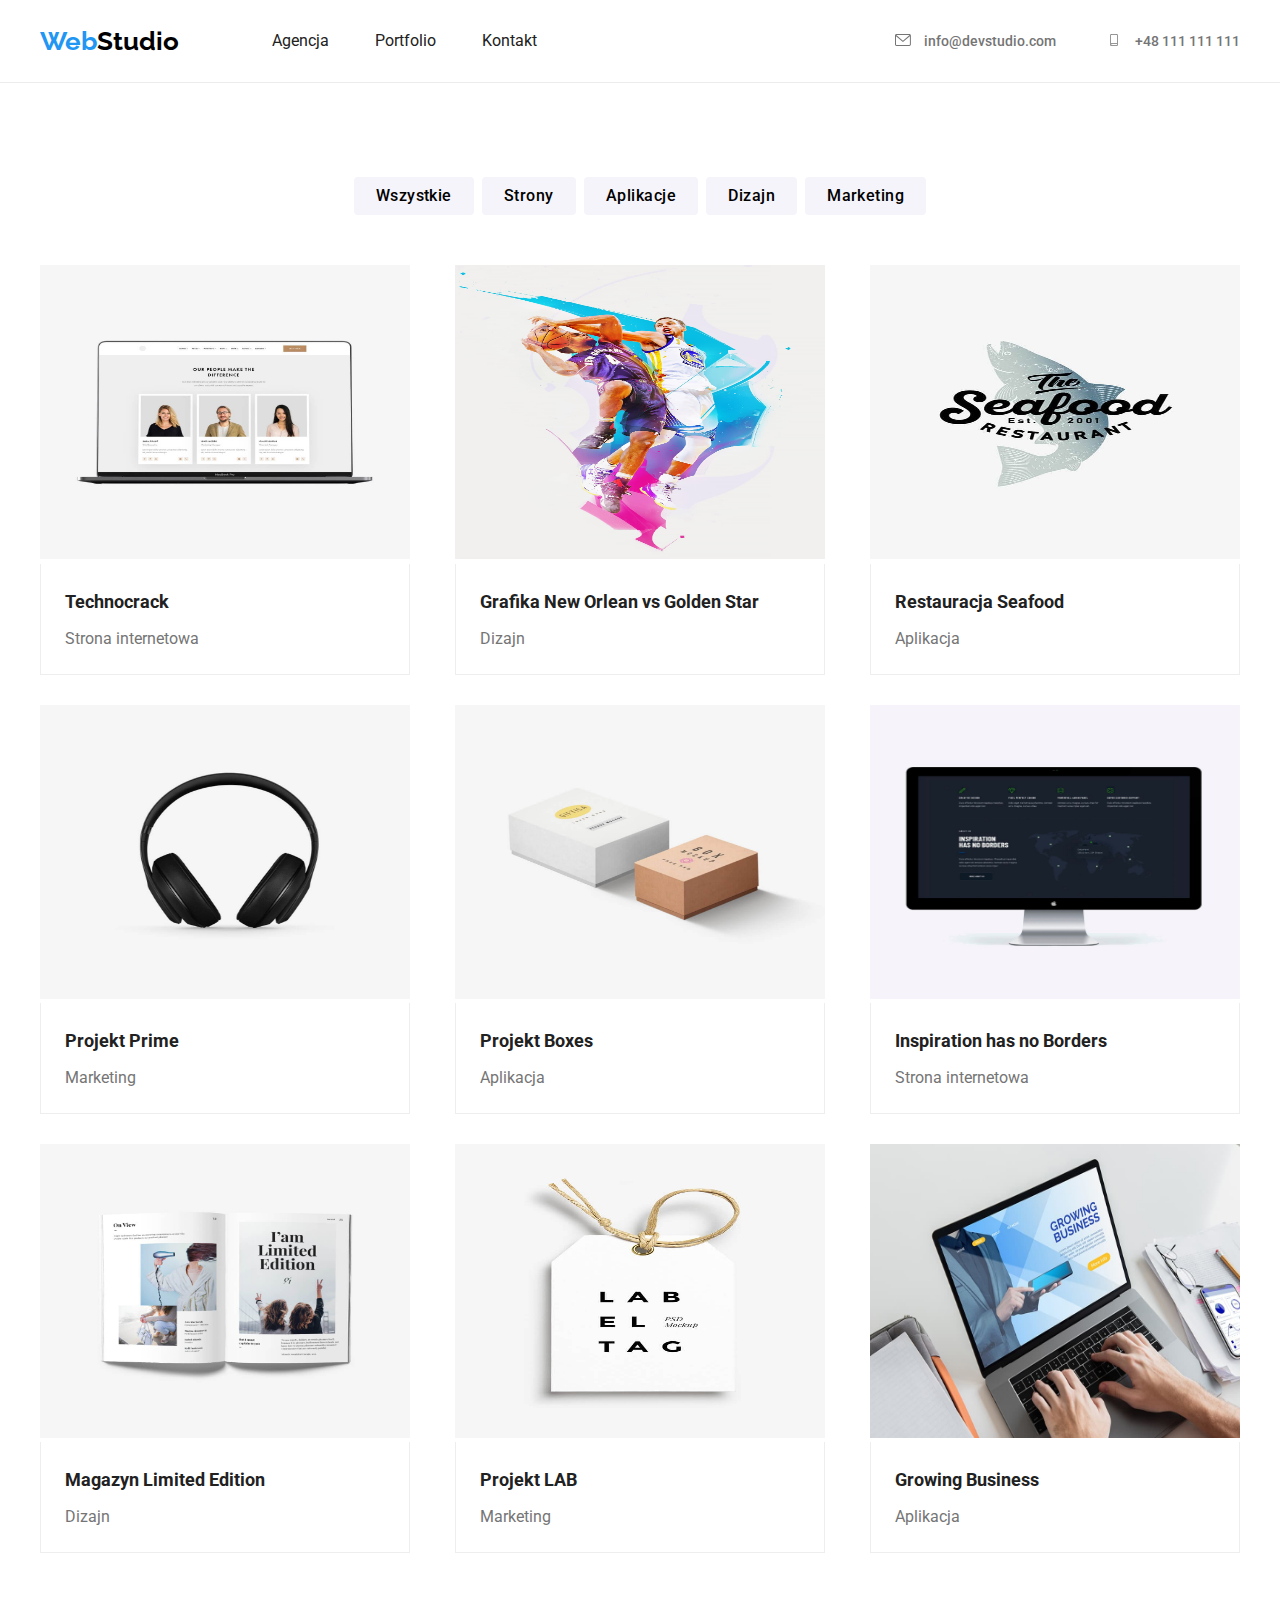
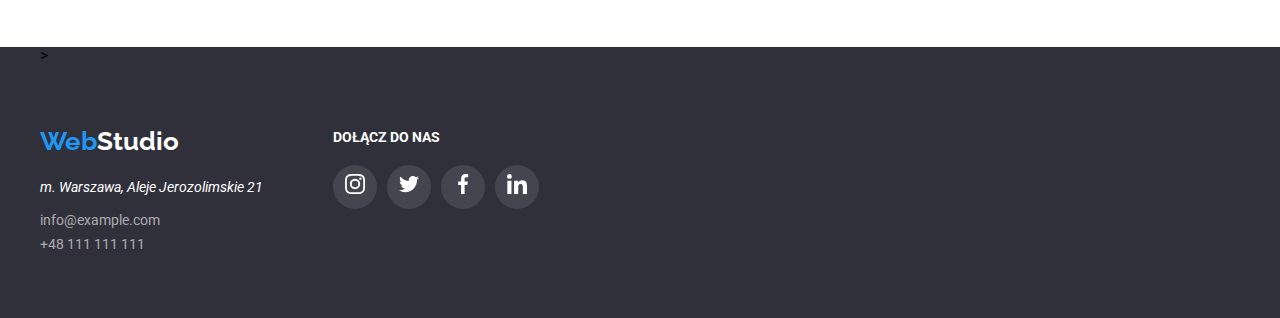
==== commit 1a2d0998: "shadows" ====
--- a/portfolio.html
+++ b/portfolio.html
@@ -55,7 +55,7 @@
           <nav>
             <menu>
               <ul class="button-list">
-                <li>
+                <li >
                   <button class="btn" type="button">Wszystkie</button>
                 </li>
                 <li><button class="btn" type="button">Strony</button></li>
@@ -71,25 +71,30 @@
         <div class="container">
           <ul class="portfolio-list">
             <li class="portfolio-list-style">
-              <img
+              <a class="portfolio-link" href="/"> 
+                <img 
                 src="images/ourpeople.jpg"
                 alt="Podgląd strony Technocrack"
                 width="370"
-                height="294"
-              />
-              <h4 class="h4-portfolio">Technocrack</h4>
-              <p class="p-h4-portfolio">Strona internetowa</p>
-            </li>
-            <li class="portfolio-list-style">
-              <img
+                height="294"/>
+                <div class="portfolio-figcaption">
+                  <h4 class="h4-portfolio">Technocrack</h4>
+                  <p class="p-h4-portfolio">Strona internetowa</p>
+                </div>
+             </a>
+          </li>
+            <li class="portfolio-list-style">
+              <img 
                 src="images/nba.jpg"
                 alt="Grafika NBA"
                 width="370"
                 height="294"
               />
+              <div class="portfolio-figcaption">
               <h4 class="h4-portfolio">Grafika New Orlean vs Golden Star</h4>
               <p class="p-h4-portfolio">Dizajn</p>
-            </li>
+            </div>
+          </li>
             <li class="portfolio-list-style">
               <img
                 src="images/seafood.jpg"
@@ -97,9 +102,11 @@
                 width="370"
                 height="294"
               />
+              <div class="portfolio-figcaption">
               <h4 class="h4-portfolio">Restauracja Seafood</h4>
               <p class="p-h4-portfolio">Aplikacja</p>
-            </li>
+           </div>
+           </li>
             <li class="portfolio-list-style">
               <img
                 src="images/headset.jpg"
@@ -107,8 +114,9 @@
                 width="370"
                 height="294"
               />
+              <div class="portfolio-figcaption">
               <h4 class="h4-portfolio">Projekt Prime</h4>
-              <p class="p-h4-portfolio">Marketing</p>
+              <p class="p-h4-portfolio">Marketing</p></div>
             </li>
             <li class="portfolio-list-style">
               <img
@@ -117,8 +125,8 @@
                 width="370"
                 height="294"
               />
-              <h4 class="h4-portfolio">Projekt Boxes</h4>
-              <p class="p-h4-portfolio">Aplikacja</p>
+              <div class="portfolio-figcaption"><h4 class="h4-portfolio">Projekt Boxes</h4>
+              <p class="p-h4-portfolio">Aplikacja</p></div>
             </li>
             <li class="portfolio-list-style">
               <img
@@ -127,8 +135,8 @@
                 width="370"
                 height="294"
               />
-              <h4 class="h4-portfolio">Inspiration has no Borders</h4>
-              <p class="p-h4-portfolio">Strona internetowa</p>
+              <div class="portfolio-figcaption"><h4 class="h4-portfolio">Inspiration has no Borders</h4>
+              <p class="p-h4-portfolio">Strona internetowa</p></div>
             </li>
             <li class="portfolio-list-style">
               <img
@@ -136,9 +144,9 @@
                 alt="Magazyn Limited Edition"
                 width="370"
                 height="294"
-              />
+              /><div class="portfolio-figcaption">
               <h4 class="h4-portfolio">Magazyn Limited Edition</h4>
-              <p class="p-h4-portfolio">Dizajn</p>
+              <p class="p-h4-portfolio">Dizajn</p></div>
             </li>
             <li class="portfolio-list-style">
               <img
@@ -147,8 +155,9 @@
                 width="370"
                 height="294"
               />
-              <h4 class="h4-portfolio">Projekt LAB</h4>
-              <p class="p-h4-portfolio">Marketing</p>
+              <div class="portfolio-figcaption">
+                <h4 class="h4-portfolio">Projekt LAB</h4>
+              <p class="p-h4-portfolio">Marketing</p></div>
             </li>
             <li class="portfolio-list-style">
               <img
@@ -157,8 +166,9 @@
                 width="370"
                 height="294"
               />
-              <h4 class="h4-portfolio">Growing Business</h4>
-              <p class="p-h4-portfolio">Aplikacja</p>
+              <div class="portfolio-figcaption">
+                <h4 class="h4-portfolio">Growing Business</h4>
+              <p class="p-h4-portfolio">Aplikacja</p></div>
             </li>
           </ul>
         </div>
--- a/css/styles.css
+++ b/css/styles.css
@@ -24,6 +24,17 @@
 footer {
   background-color: var(--main-theme);
 }
+
+h4 {
+  margin: 0;
+  margin-block-start: 0;
+  padding: 0;
+  border: 0;
+  font-size: 100%;
+  font: inherit;
+  vertical-align: baseline;
+}
+
 menu {
   margin-block-start: 0px;
   margin-block-end: 0px;
@@ -249,14 +260,14 @@
 }
 
 .team-list {
+  background: var(--snow);
   border-radius: 0px 0px 4px 4px;
-  background: var(--snow);
   box-shadow: 0px 1px 3px rgba(0, 0, 0, 0.12), 0px 1px 1px rgba(0, 0, 0, 0.14),
-    0px 2px 1px rgba(0, 0, 0, 0.2);
+  0px 2px 1px rgba(0, 0, 0, 0.2);
+  filter: drop-shadow(0px 4px 4px rgba(0, 0, 0, 0.25));
 }
 
 .team-figcaption {
-  padding-top: 30px;
   padding-bottom: 30px;
   align-items: center;
 }
@@ -359,6 +370,8 @@
   fill: var(--blue-sky);
 }
 
+/*-- portfolio styles -------------------*/
+
 .button-list {
   display: flex;
   align-items: center;
@@ -386,6 +399,9 @@
   color: var(--snow);
   background-color: var(--blue-sky);
   cursor: pointer;
+  box-shadow: 0px 3px 1px rgba(0, 0, 0, 0.1), 0px 1px 2px rgba(0, 0, 0, 0.08),
+		0px 2px 2px rgba(0, 0, 0, 0.12);
+  filter: drop-shadow(0px 4px 4px rgba(0, 0, 0, 0.25));
 }
 
 .portfolio-list {
@@ -397,18 +413,20 @@
   gap: 30px;
 }
 
-.portfolio-list-style {
-  border: 1px solid #eeeeee;
-}
-
-h4 {
-  margin: 0;
-  padding: 0;
-  border: 0;
-  font-size: 100%;
-  font: inherit;
-  vertical-align: baseline;
-}
+.portfolio-list-style:hover {
+  cursor: pointer;
+  box-shadow: 0px 3px 1px rgba(0, 0, 0, 0.1), 0px 1px 2px rgba(0, 0, 0, 0.08), 0px 2px 2px rgba(0, 0, 0, 0.12);
+}
+
+.portfolio-figcaption {
+  margin-top: 0px;
+  padding-top: 20px;
+  border-left: 1px solid #eeeeee;
+border-right: 1px solid #eeeeee;
+border-bottom: 1px solid #eeeeee;
+}
+
+
 
 .h4-portfolio {
   font-weight: 700;
@@ -416,7 +434,6 @@
   line-height: 2;
   text-align: left;
   color: var(--nearly-black);
-  margin-top: 20px;
   padding-left: 24px;
   padding-right: 24px;
 }
@@ -424,7 +441,6 @@
 .p-h4-portfolio {
   font-size: 16px;
   line-height: 1.87;
-  text-align: left;
   margin-top: 4px;
   padding-left: 24px;
   padding-right: 24px;
@@ -432,7 +448,7 @@
   color: var(--gray);
 }
 
-/*--footer styles--*/
+/*--footer styles -------------------*/
 
 .footer-flex {
   display: flex;
